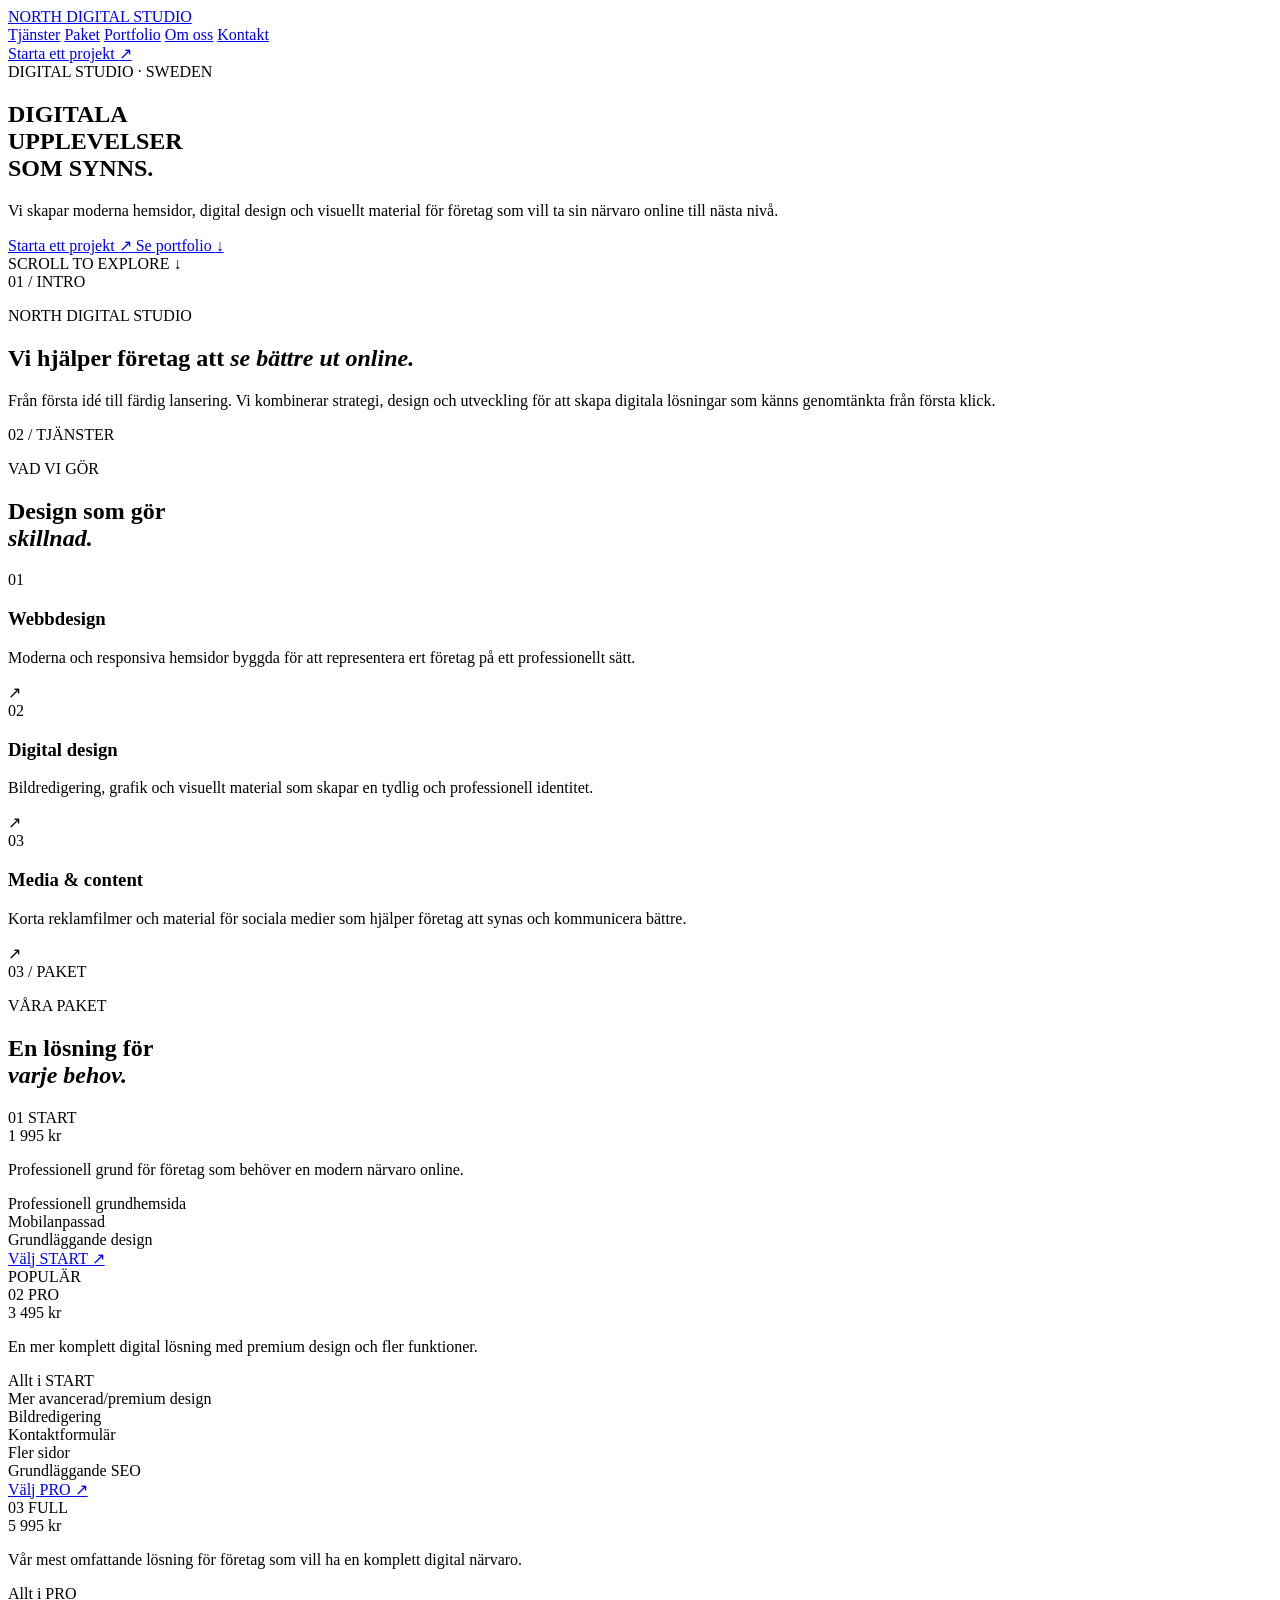
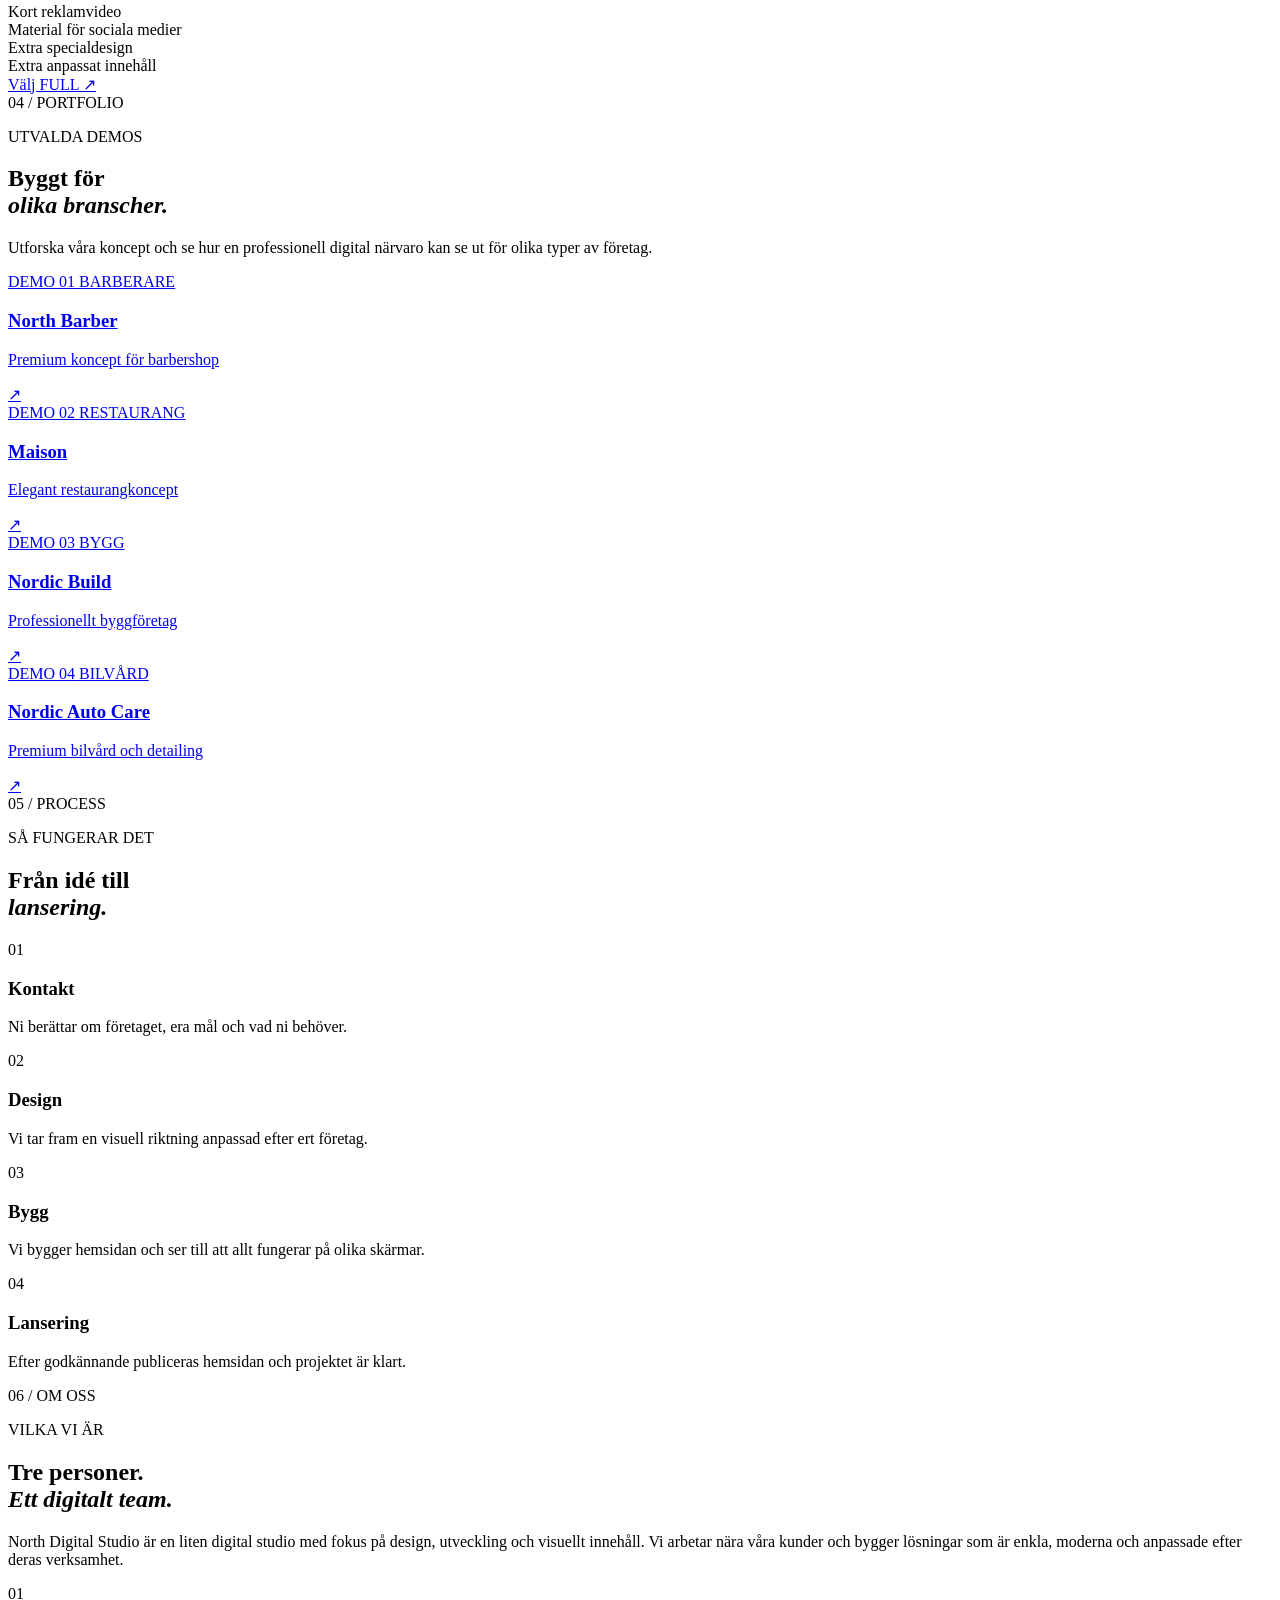
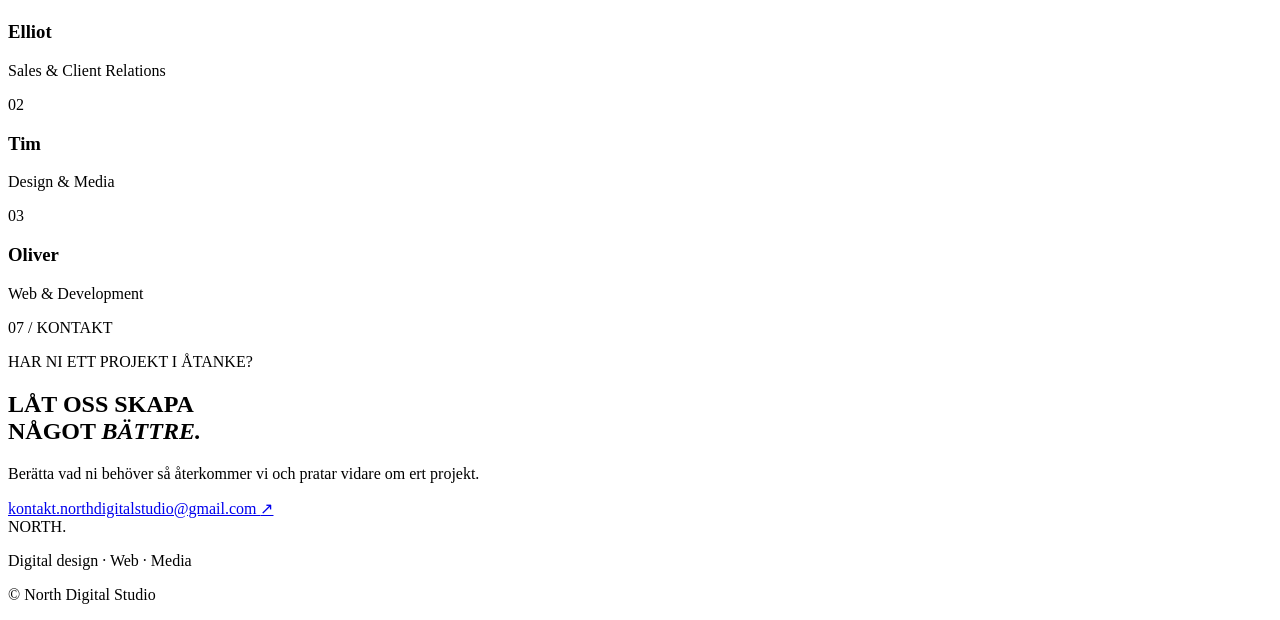
==== index.html @ b589741e "Add files via upload" ====
<!DOCTYPE html>
<html lang="sv">
<head>
    <meta charset="UTF-8">
    <meta name="viewport" content="width=device-width, initial-scale=1.0">

    <title>North Digital Studio — Digital Design Studio</title>

    <meta name="description" content="North Digital Studio skapar exklusiva hemsidor, digital design och visuellt material för moderna företag.">

    <link rel="preconnect" href="https://fonts.googleapis.com">
    <link rel="preconnect" href="https://fonts.gstatic.com" crossorigin>

    <link href="https://fonts.googleapis.com/css2?family=DM+Sans:wght@400;500;600;700&family=Manrope:wght@400;500;600;700;800&display=swap" rel="stylesheet">

    <link rel="stylesheet" href="style.css">
</head>

<body>

    <!-- NAVIGATION -->

    <header class="navbar">

        <a href="#" class="logo">
    <span class="logo-main">NORTH</span>
    <span class="logo-sub">DIGITAL STUDIO</span>
</a>

        <nav class="nav-links">
            <a href="#tjanster">Tjänster</a>
            <a href="#paket">Paket</a>
            <a href="#portfolio">Portfolio</a>
            <a href="#om-oss">Om oss</a>
            <a href="#kontakt">Kontakt</a>
        </nav>

        <a href="#kontakt" class="nav-cta">
            Starta ett projekt
            <span>↗</span>
        </a>

    </header>


    <main>

        <!-- HERO -->

        <section class="hero">

            <div class="hero-small">
                DIGITAL STUDIO · SWEDEN
            </div>

            <div class="hero-content">

                <h1>
                    DIGITALA<br>
                    UPPLEVELSER<br>
                    <span>SOM SYNNS.</span>
                </h1>

                <div class="hero-bottom">

                    <p>
                        Vi skapar moderna hemsidor, digital design
                        och visuellt material för företag som vill
                        ta sin närvaro online till nästa nivå.
                    </p>

                    <div class="hero-actions">

                        <a href="#kontakt" class="button button-light">
                            Starta ett projekt
                            <span>↗</span>
                        </a>

                        <a href="#portfolio" class="text-link">
                            Se portfolio
                            <span>↓</span>
                        </a>

                    </div>

                </div>

            </div>

            <div class="hero-scroll">
                SCROLL TO EXPLORE
                <span>↓</span>
            </div>

        </section>


        <!-- INTRO -->

        <section class="intro section">

            <div class="section-number">
                01 / INTRO
            </div>

            <div class="intro-content">

                <p class="label">
                    NORTH DIGITAL STUDIO
                </p>

                <h2>
                    Vi hjälper företag att
                    <em>se bättre ut online.</em>
                </h2>

                <p class="large-text">
                    Från första idé till färdig lansering.
                    Vi kombinerar strategi, design och utveckling
                    för att skapa digitala lösningar som känns
                    genomtänkta från första klick.
                </p>

            </div>

        </section>


        <!-- SERVICES -->

        <section id="tjanster" class="services section">

            <div class="section-number">
                02 / TJÄNSTER
            </div>

            <div class="section-header">

                <p class="label">VAD VI GÖR</p>

                <h2>
                    Design som gör<br>
                    <em>skillnad.</em>
                </h2>

            </div>


            <div class="service-list">

                <div class="service">

                    <div class="service-number">
                        01
                    </div>

                    <div class="service-main">
                        <h3>Webbdesign</h3>

                        <p>
                            Moderna och responsiva hemsidor
                            byggda för att representera ert företag
                            på ett professionellt sätt.
                        </p>
                    </div>

                    <div class="service-arrow">
                        ↗
                    </div>

                </div>


                <div class="service">

                    <div class="service-number">
                        02
                    </div>

                    <div class="service-main">
                        <h3>Digital design</h3>

                        <p>
                            Bildredigering, grafik och visuellt
                            material som skapar en tydlig och
                            professionell identitet.
                        </p>
                    </div>

                    <div class="service-arrow">
                        ↗
                    </div>

                </div>


                <div class="service">

                    <div class="service-number">
                        03
                    </div>

                    <div class="service-main">
                        <h3>Media & content</h3>

                        <p>
                            Korta reklamfilmer och material för
                            sociala medier som hjälper företag
                            att synas och kommunicera bättre.
                        </p>
                    </div>

                    <div class="service-arrow">
                        ↗
                    </div>

                </div>

            </div>

        </section>


        <!-- PACKAGES -->

        <section id="paket" class="packages section">

            <div class="section-number">
                03 / PAKET
            </div>

            <div class="section-header">

                <p class="label">VÅRA PAKET</p>

                <h2>
                    En lösning för<br>
                    <em>varje behov.</em>
                </h2>

            </div>


            <div class="package-grid">


                <!-- START -->

                <article class="package">

                    <div class="package-top">

                        <span class="package-index">
                            01
                        </span>

                        <span class="package-name">
                            START
                        </span>

                    </div>

                    <div class="package-price">
                        1 995<span> kr</span>
                    </div>

                    <p class="package-description">
                        Professionell grund för företag
                        som behöver en modern närvaro online.
                    </p>

                    <div class="package-features">

                        <div>Professionell grundhemsida</div>
                        <div>Mobilanpassad</div>
                        <div>Grundläggande design</div>

                    </div>

                    <a href="#kontakt" class="package-button">
                        Välj START <span>↗</span>
                    </a>

                </article>


                <!-- PRO -->

                <article class="package package-featured">

                    <div class="package-badge">
                        POPULÄR
                    </div>

                    <div class="package-top">

                        <span class="package-index">
                            02
                        </span>

                        <span class="package-name">
                            PRO
                        </span>

                    </div>

                    <div class="package-price">
                        3 495<span> kr</span>
                    </div>

                    <p class="package-description">
                        En mer komplett digital lösning
                        med premium design och fler funktioner.
                    </p>

                    <div class="package-features">

                        <div>Allt i START</div>
                        <div>Mer avancerad/premium design</div>
                        <div>Bildredigering</div>
                        <div>Kontaktformulär</div>
                        <div>Fler sidor</div>
                        <div>Grundläggande SEO</div>

                    </div>

                    <a href="#kontakt" class="package-button">
                        Välj PRO <span>↗</span>
                    </a>

                </article>


                <!-- FULL -->

                <article class="package">

                    <div class="package-top">

                        <span class="package-index">
                            03
                        </span>

                        <span class="package-name">
                            FULL
                        </span>

                    </div>

                    <div class="package-price">
                        5 995<span> kr</span>
                    </div>

                    <p class="package-description">
                        Vår mest omfattande lösning för företag
                        som vill ha en komplett digital närvaro.
                    </p>

                    <div class="package-features">

                        <div>Allt i PRO</div>
                        <div>Kort reklamvideo</div>
                        <div>Material för sociala medier</div>
                        <div>Extra specialdesign</div>
                        <div>Extra anpassat innehåll</div>

                    </div>

                    <a href="#kontakt" class="package-button">
                        Välj FULL <span>↗</span>
                    </a>

                </article>

            </div>

        </section>


        <!-- PORTFOLIO -->

        <section id="portfolio" class="portfolio section">

            <div class="section-number">
                04 / PORTFOLIO
            </div>

            <div class="section-header portfolio-heading">

                <div>

                    <p class="label">
                        UTVALDA DEMOS
                    </p>

                    <h2>
                        Byggt för<br>
                        <em>olika branscher.</em>
                    </h2>

                </div>

                <p class="portfolio-intro">
                    Utforska våra koncept och se hur en
                    professionell digital närvaro kan se ut
                    för olika typer av företag.
                </p>

            </div>


            <div class="portfolio-grid">


                <!-- BARBERARE -->

                <a href="barberare.html" class="portfolio-card">

                    <div class="portfolio-image barber-image">

                        <span class="demo-tag">
                            DEMO 01
                        </span>

                        <span class="portfolio-category">
                            BARBERARE
                        </span>

                    </div>

                    <div class="portfolio-info">

                        <div>
                            <h3>North Barber</h3>

                            <p>
                                Premium koncept för barbershop
                            </p>
                        </div>

                        <span class="portfolio-arrow">
                            ↗
                        </span>

                    </div>

                </a>


                <!-- RESTAURANG -->

                <a href="restaurang.html" class="portfolio-card">

                    <div class="portfolio-image restaurant-image">

                        <span class="demo-tag">
                            DEMO 02
                        </span>

                        <span class="portfolio-category">
                            RESTAURANG
                        </span>

                    </div>

                    <div class="portfolio-info">

                        <div>
                            <h3>Maison</h3>

                            <p>
                                Elegant restaurangkoncept
                            </p>
                        </div>

                        <span class="portfolio-arrow">
                            ↗
                        </span>

                    </div>

                </a>


                <!-- BYGG -->

                <a href="byggforetag.html" class="portfolio-card">

                    <div class="portfolio-image construction-image">

                        <span class="demo-tag">
                            DEMO 03
                        </span>

                        <span class="portfolio-category">
                            BYGG
                        </span>

                    </div>

                    <div class="portfolio-info">

                        <div>
                            <h3>Nordic Build</h3>

                            <p>
                                Professionellt byggföretag
                            </p>
                        </div>

                        <span class="portfolio-arrow">
                            ↗
                        </span>

                    </div>

                </a>


                <!-- BILVÅRD -->

                <a href="bilvard.html" class="portfolio-card">

                    <div class="portfolio-image car-image">

                        <span class="demo-tag">
                            DEMO 04
                        </span>

                        <span class="portfolio-category">
                            BILVÅRD
                        </span>

                    </div>

                    <div class="portfolio-info">

                        <div>
                            <h3>Nordic Auto Care</h3>

                            <p>
                                Premium bilvård och detailing
                            </p>
                        </div>

                        <span class="portfolio-arrow">
                            ↗
                        </span>

                    </div>

                </a>

            </div>

        </section>


        <!-- PROCESS -->

        <section class="process section">

            <div class="section-number">
                05 / PROCESS
            </div>

            <div class="section-header">

                <p class="label">
                    SÅ FUNGERAR DET
                </p>

                <h2>
                    Från idé till<br>
                    <em>lansering.</em>
                </h2>

            </div>


            <div class="process-list">

                <div class="process-step">

                    <span>01</span>

                    <div>
                        <h3>Kontakt</h3>
                        <p>
                            Ni berättar om företaget,
                            era mål och vad ni behöver.
                        </p>
                    </div>

                </div>


                <div class="process-step">

                    <span>02</span>

                    <div>
                        <h3>Design</h3>
                        <p>
                            Vi tar fram en visuell riktning
                            anpassad efter ert företag.
                        </p>
                    </div>

                </div>


                <div class="process-step">

                    <span>03</span>

                    <div>
                        <h3>Bygg</h3>
                        <p>
                            Vi bygger hemsidan och ser till
                            att allt fungerar på olika skärmar.
                        </p>
                    </div>

                </div>


                <div class="process-step">

                    <span>04</span>

                    <div>
                        <h3>Lansering</h3>
                        <p>
                            Efter godkännande publiceras
                            hemsidan och projektet är klart.
                        </p>
                    </div>

                </div>

            </div>

        </section>


        <!-- ABOUT -->

        <section id="om-oss" class="about section">

            <div class="section-number">
                06 / OM OSS
            </div>

            <div class="about-content">

                <div>

                    <p class="label">
                        VILKA VI ÄR
                    </p>

                    <h2>
                        Tre personer.<br>
                        <em>Ett digitalt team.</em>
                    </h2>

                </div>

                <p class="about-text">
                    North Digital Studio är en liten digital studio
                    med fokus på design, utveckling och visuellt
                    innehåll. Vi arbetar nära våra kunder och
                    bygger lösningar som är enkla, moderna och
                    anpassade efter deras verksamhet.
                </p>

            </div>


            <div class="team-grid">

                <div class="team-member">

                    <span>01</span>

                    <h3>Elliot</h3>

                    <p>
                        Sales & Client Relations
                    </p>

                </div>


                <div class="team-member">

                    <span>02</span>

                    <h3>Tim</h3>

                    <p>
                        Design & Media
                    </p>

                </div>


                <div class="team-member">

                    <span>03</span>

                    <h3>Oliver</h3>

                    <p>
                        Web & Development
                    </p>

                </div>

            </div>

        </section>


        <!-- CONTACT -->

        <section id="kontakt" class="contact">

            <div class="contact-label">
                07 / KONTAKT
            </div>

            <div class="contact-content">

                <p class="label">
                    HAR NI ETT PROJEKT I ÅTANKE?
                </p>

                <h2>
                    LÅT OSS SKAPA<br>
                    NÅGOT <em>BÄTTRE.</em>
                </h2>

                <p>
                    Berätta vad ni behöver så återkommer vi
                    och pratar vidare om ert projekt.
                </p>

                <a
                    href="mailto:kontakt.northdigitalstudio@gmail.com"
                    class="contact-button"
                >
                    kontakt.northdigitalstudio@gmail.com
                    <span>↗</span>
                </a>

            </div>

        </section>

    </main>


    <!-- FOOTER -->

    <footer>

        <div class="footer-logo">
            NORTH<span>.</span>
        </div>

        <p>
            Digital design · Web · Media
        </p>

        <p>
            © <span id="year"></span> North Digital Studio
        </p>

    </footer>


    <script src="script.js"></script>

</body>
</html>
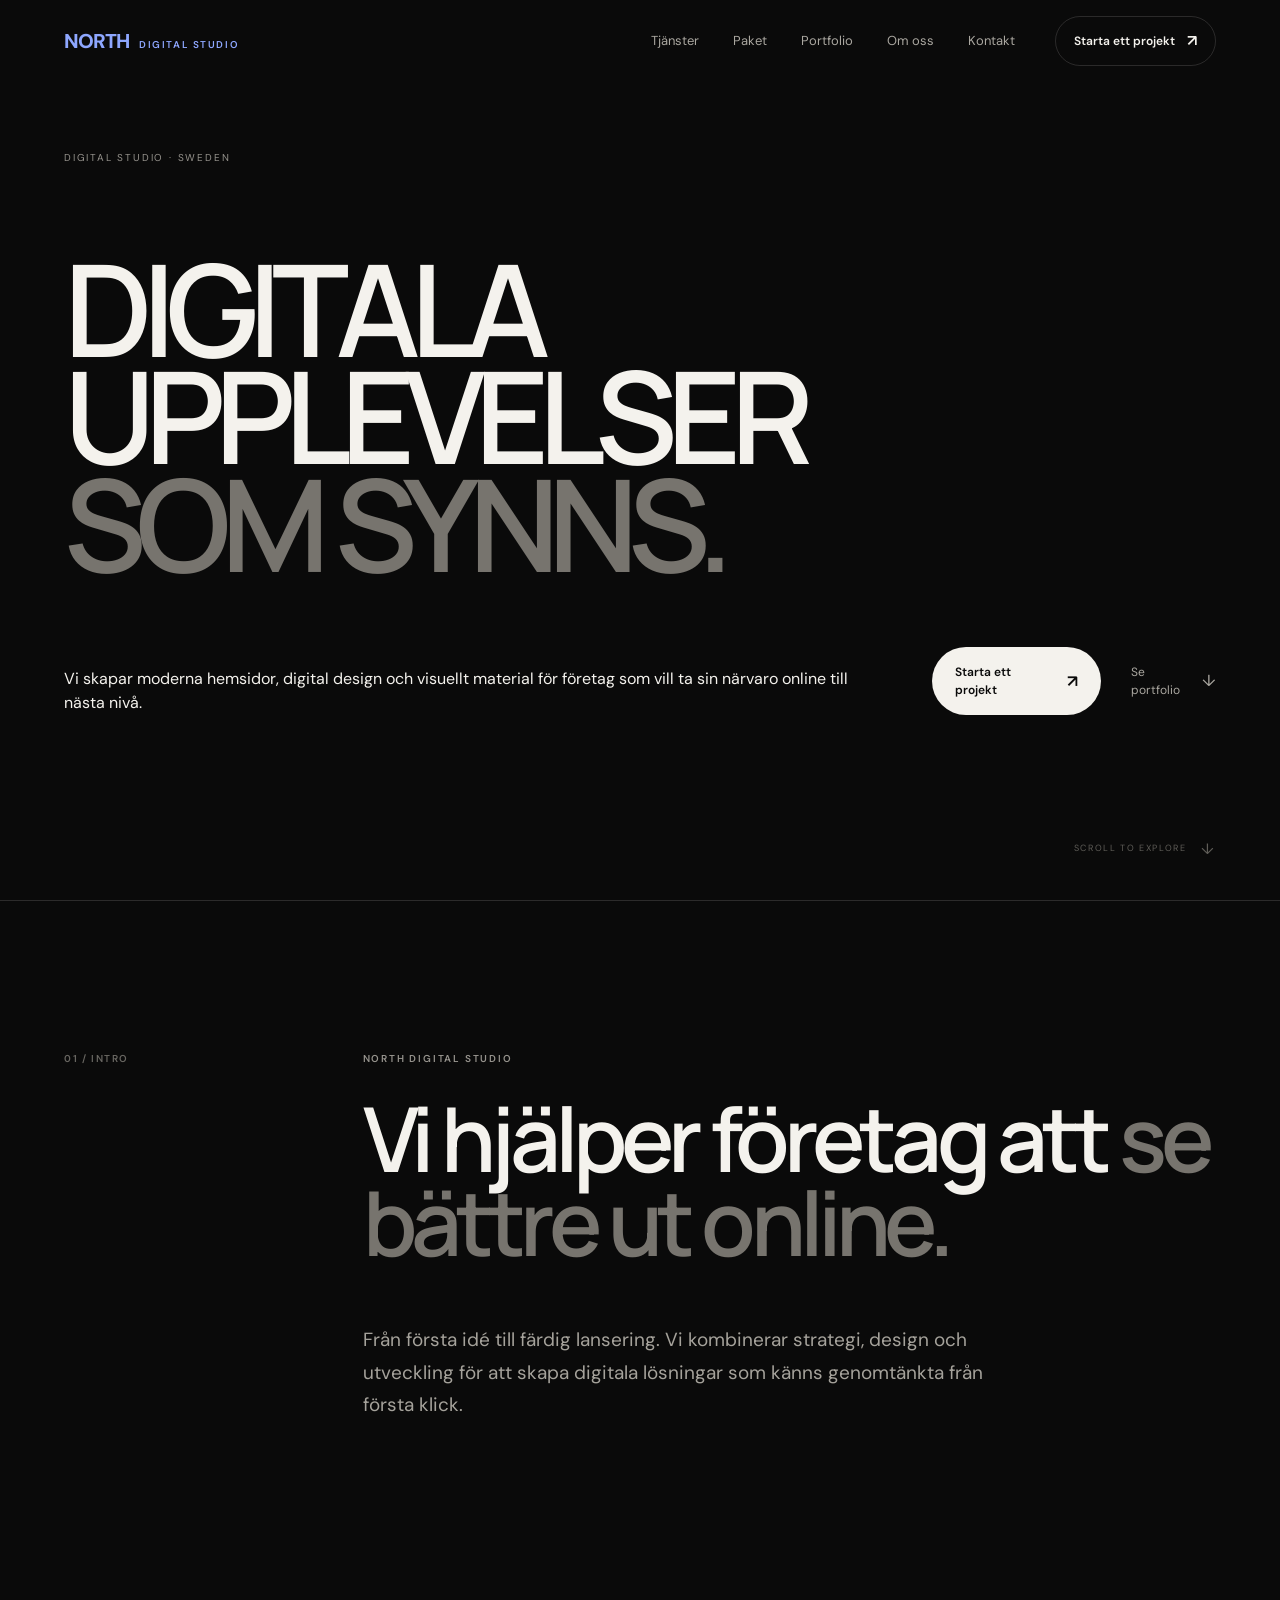
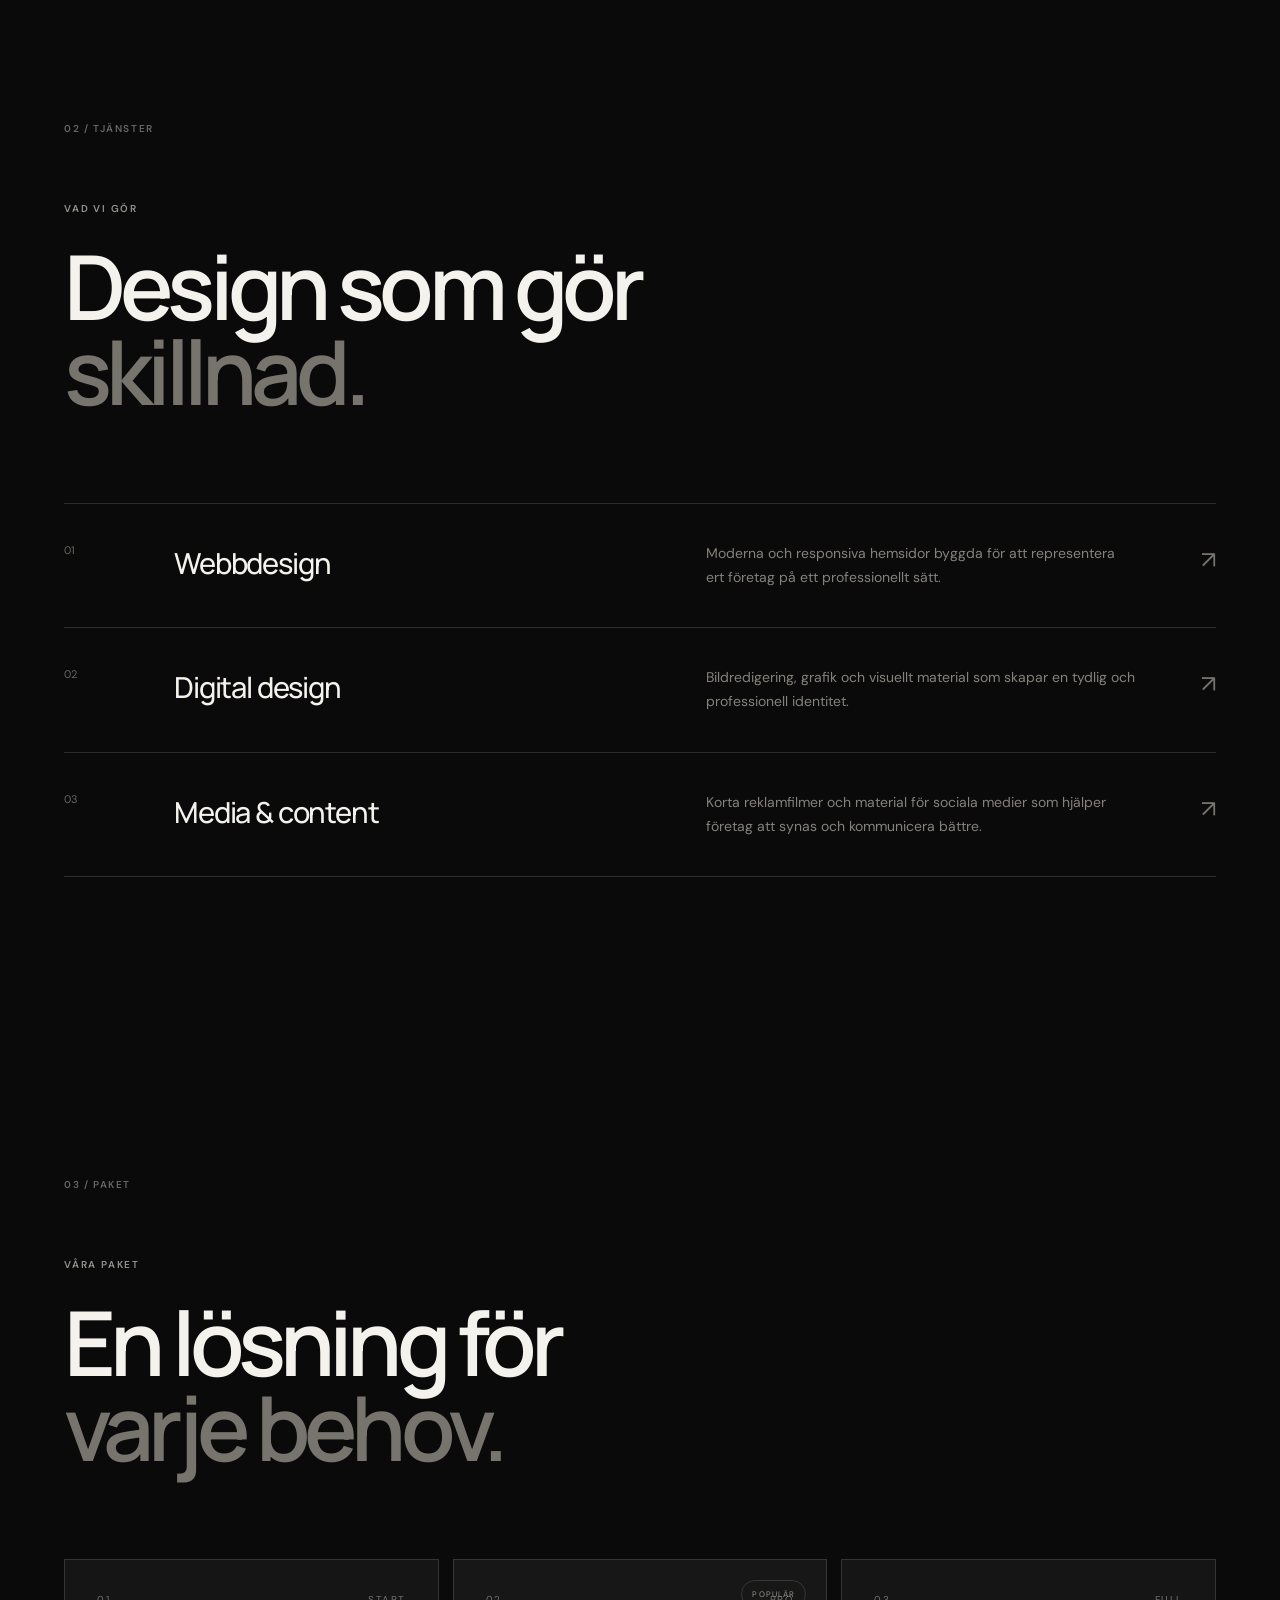
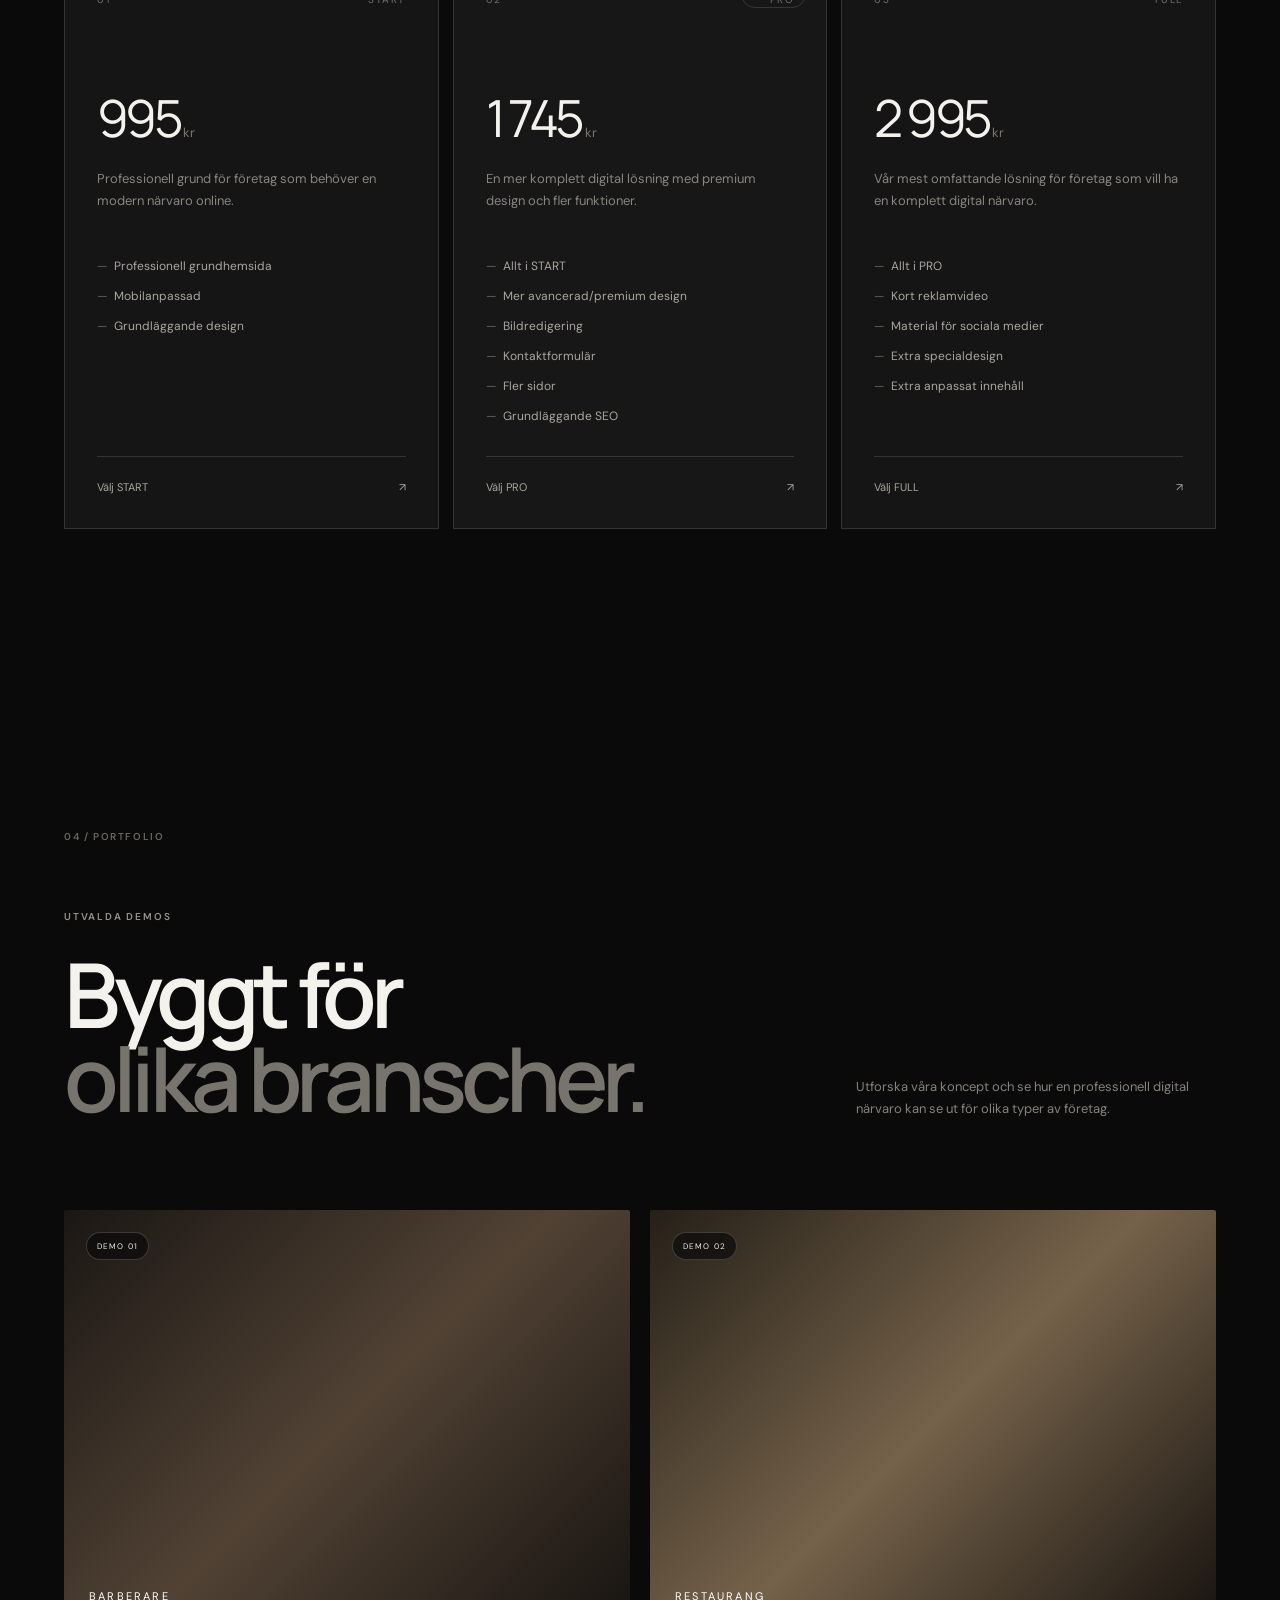
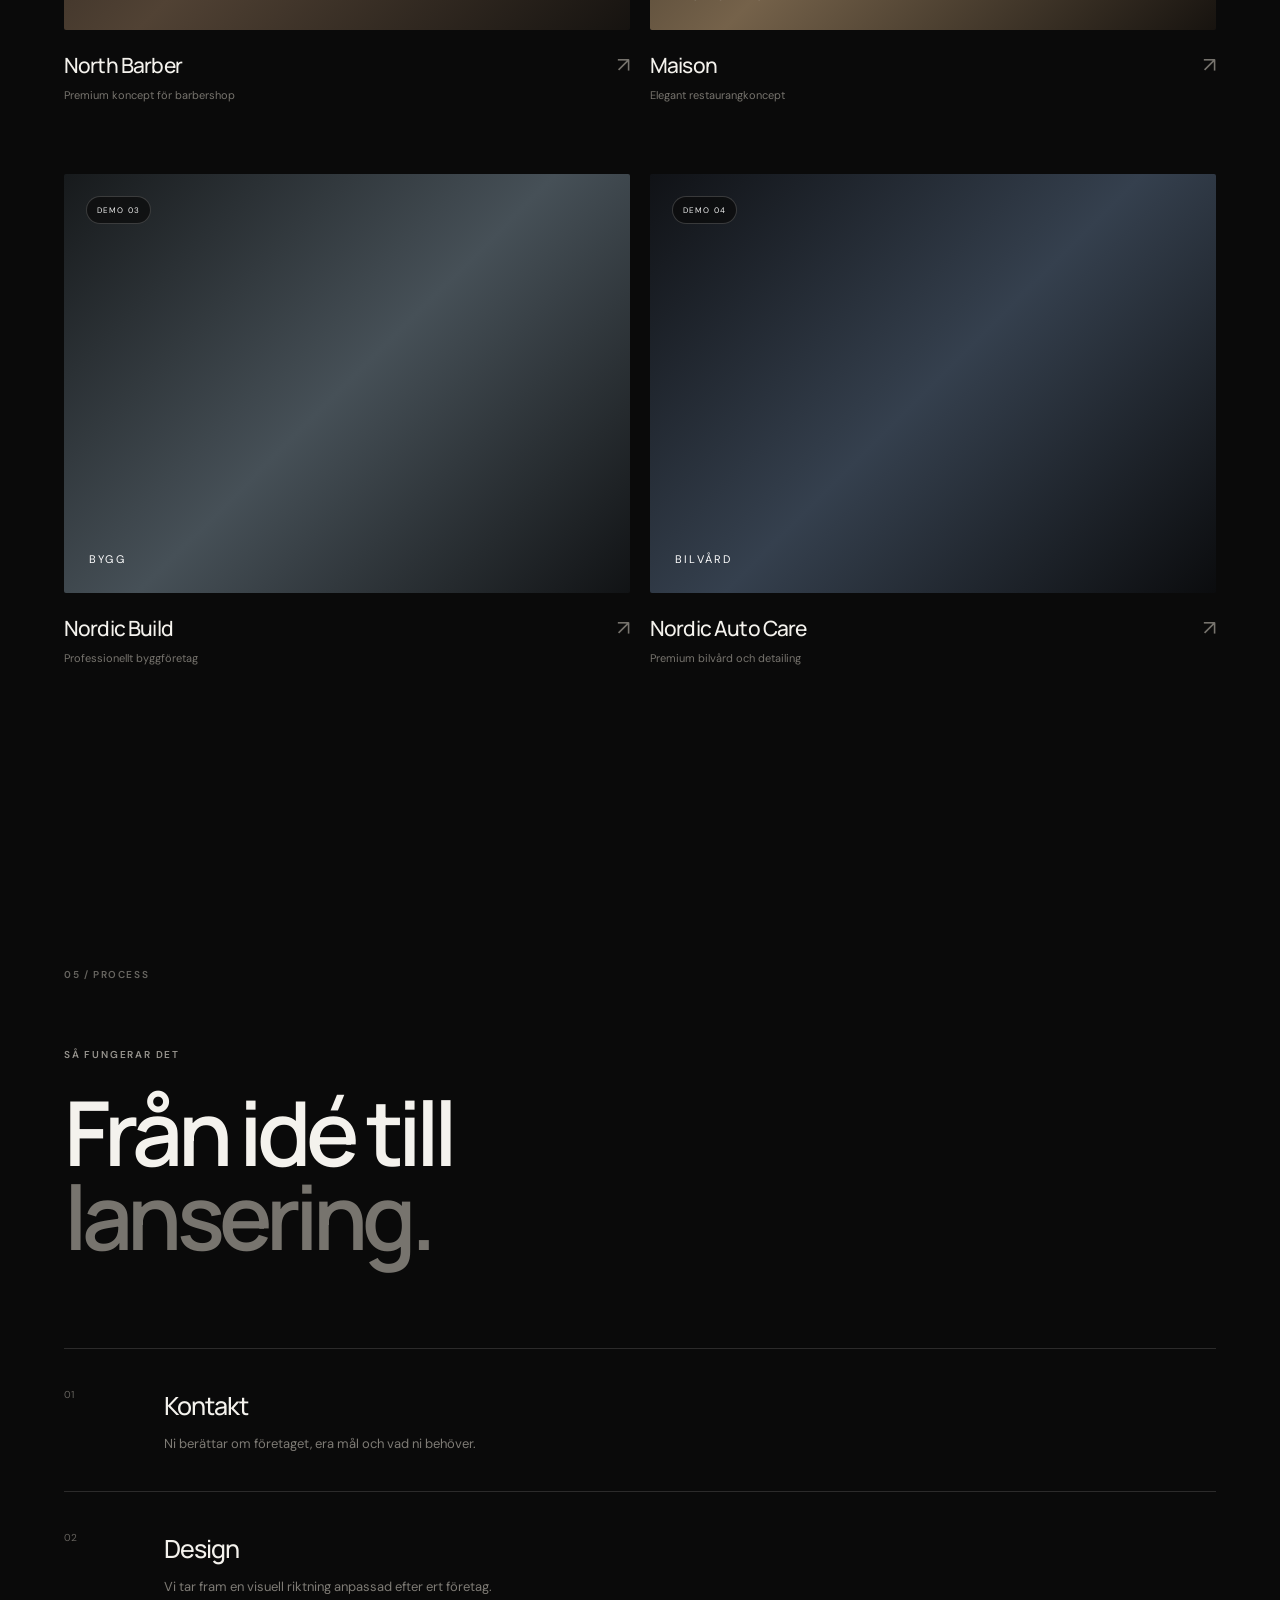
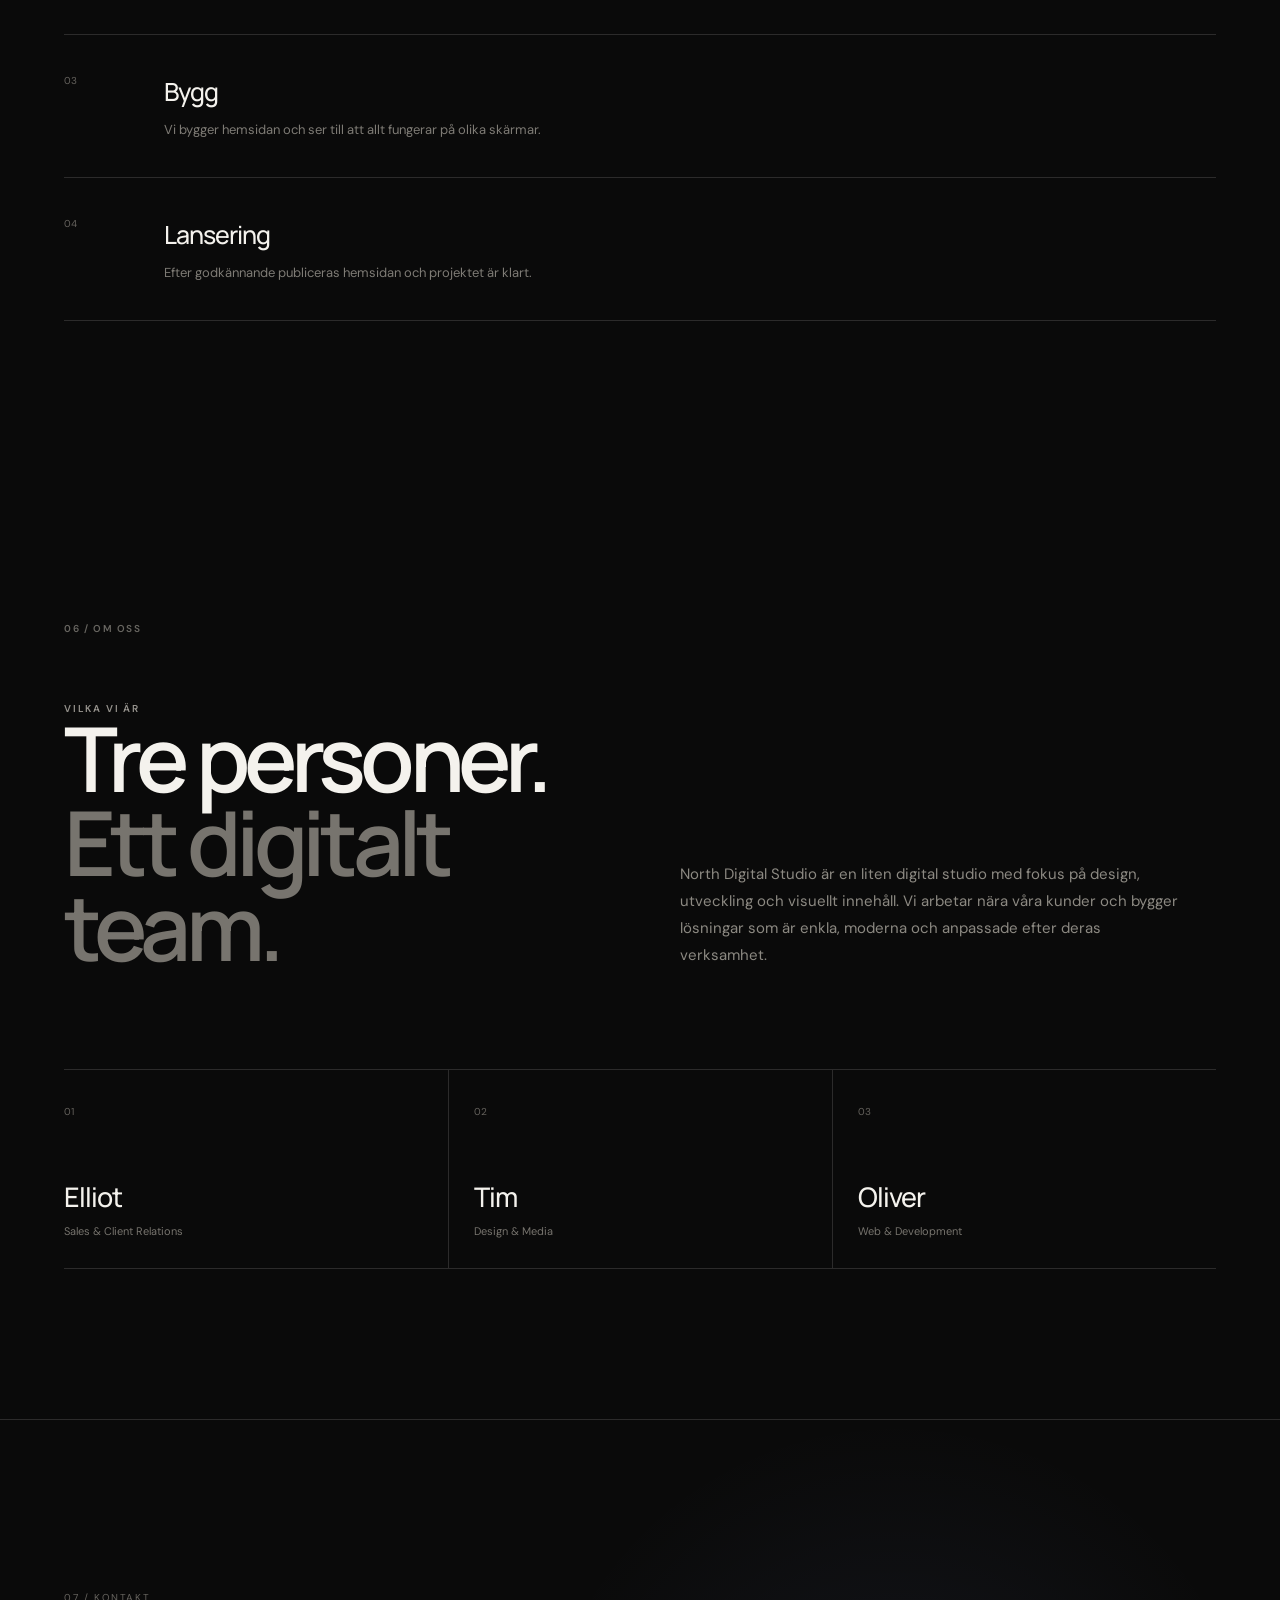
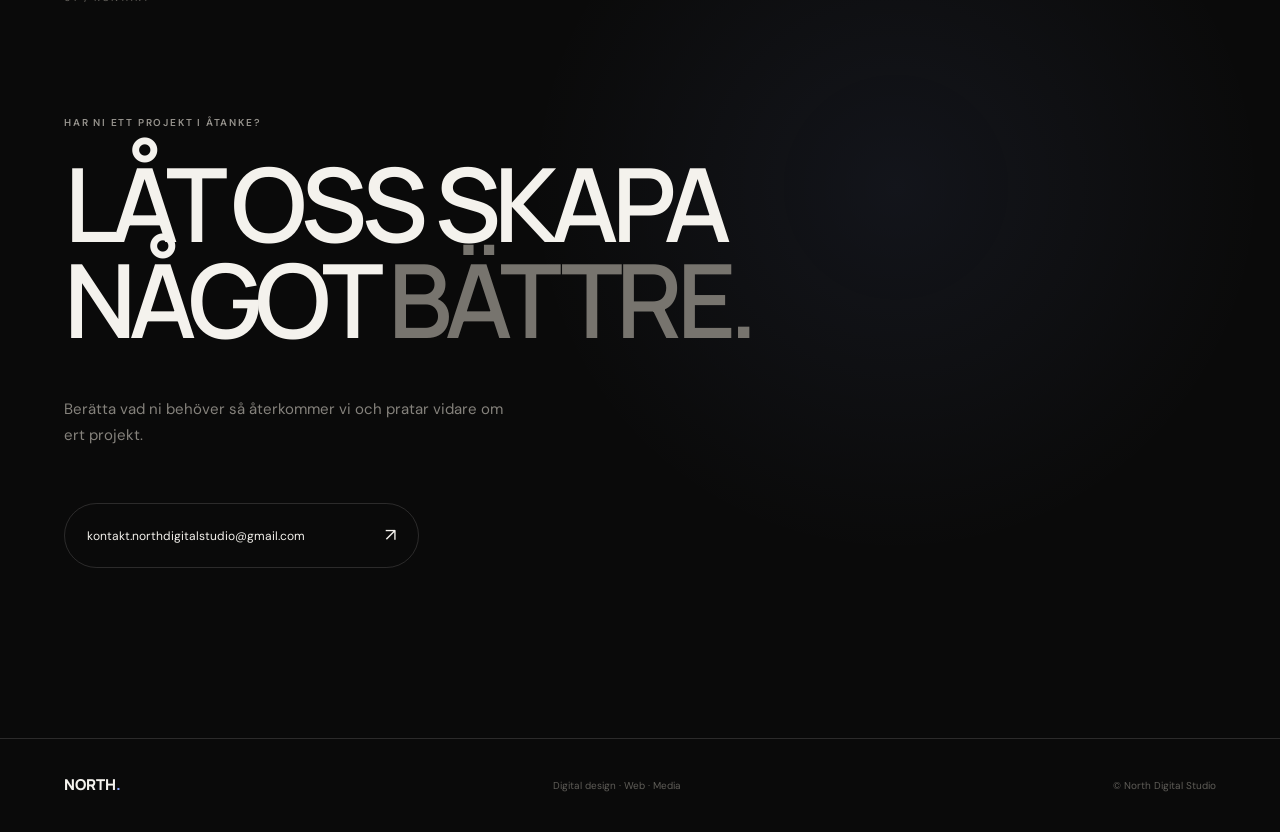
==== commit 1bb82362: "Add files via upload" ====
--- a/index.html
+++ b/index.html
@@ -261,7 +261,7 @@
                     </div>
 
                     <div class="package-price">
-                        1 995<span> kr</span>
+                        995<span> kr</span>
                     </div>
 
                     <p class="package-description">
@@ -305,7 +305,7 @@
                     </div>
 
                     <div class="package-price">
-                        3 495<span> kr</span>
+                        1 745<span> kr</span>
                     </div>
 
                     <p class="package-description">
@@ -348,7 +348,7 @@
                     </div>
 
                     <div class="package-price">
-                        5 995<span> kr</span>
+                        2 995<span> kr</span>
                     </div>
 
                     <p class="package-description">
--- a/style.css
+++ b/style.css
@@ -0,0 +1,1251 @@
+/* =========================================
+   NORTH DIGITAL STUDIO
+   PREMIUM STUDIO WEBSITE
+========================================= */
+
+:root {
+    --bg: #0a0a0a;
+    --bg-soft: #101010;
+    --surface: #151515;
+    --surface-light: #1b1b1b;
+
+    --text: #f4f2ed;
+    --muted: #96938d;
+    --line: rgba(244, 242, 237, 0.14);
+
+    --accent: #8ea7ff;
+
+    --max-width: 1380px;
+}
+
+* {
+    margin: 0;
+    padding: 0;
+    box-sizing: border-box;
+}
+
+html {
+    scroll-behavior: smooth;
+}
+
+body {
+    background: var(--bg);
+    color: var(--text);
+    font-family: "DM Sans", sans-serif;
+    line-height: 1.5;
+    overflow-x: hidden;
+}
+
+a {
+    color: inherit;
+    text-decoration: none;
+}
+
+button,
+a {
+    -webkit-tap-highlight-color: transparent;
+}
+
+
+/* =========================================
+   NAVIGATION
+========================================= */
+
+.navbar {
+    position: fixed;
+    top: 0;
+    left: 0;
+    width: 100%;
+    height: 82px;
+
+    display: flex;
+    align-items: center;
+    justify-content: space-between;
+
+    padding: 0 5vw;
+
+    z-index: 1000;
+
+    border-bottom: 1px solid transparent;
+
+    transition:
+        background 0.4s ease,
+        border-color 0.4s ease,
+        backdrop-filter 0.4s ease;
+}
+
+.navbar.scrolled {
+    background: rgba(10, 10, 10, 0.82);
+    backdrop-filter: blur(20px);
+    border-color: var(--line);
+}
+
+.logo {
+    display: flex;
+    align-items: baseline;
+    gap: 10px;
+    text-decoration: none;
+    color: var(--text);
+    white-space: nowrap;
+    font-weight: 800;
+    letter-spacing: -0.04em;
+}
+
+.logo-main {
+    font-size: 1.25rem;
+    letter-spacing: -0.05em;
+}
+
+.logo-sub {
+    font-size: 0.62rem;
+    font-weight: 600;
+    letter-spacing: 0.16em;
+    color: var(--muted);
+}
+   
+
+.logo span,
+.footer-logo span {
+    color: var(--accent);
+}
+
+.nav-links {
+    display: flex;
+    gap: 34px;
+    margin-left: auto;
+    margin-right: 40px;
+}
+
+.nav-links a {
+    font-size: 13px;
+    color: #aaa7a0;
+
+    transition:
+        color 0.25s ease;
+}
+
+.nav-links a:hover {
+    color: var(--text);
+}
+
+.nav-cta {
+    display: flex;
+    align-items: center;
+    gap: 12px;
+
+    padding: 12px 18px;
+
+    border: 1px solid var(--line);
+    border-radius: 100px;
+
+    font-size: 12px;
+    font-weight: 600;
+
+    transition:
+        background 0.25s ease,
+        color 0.25s ease;
+}
+
+.nav-cta:hover {
+    background: var(--text);
+    color: var(--bg);
+}
+
+.nav-cta span {
+    font-size: 16px;
+}
+
+
+/* =========================================
+   GLOBAL
+========================================= */
+
+.section {
+    max-width: var(--max-width);
+    margin: 0 auto;
+
+    padding: 150px 5vw;
+}
+
+.section-number {
+    color: #686661;
+
+    font-size: 10px;
+    font-weight: 600;
+
+    letter-spacing: 0.16em;
+
+    margin-bottom: 65px;
+}
+
+.label {
+    color: var(--muted);
+
+    font-size: 10px;
+    font-weight: 600;
+
+    letter-spacing: 0.18em;
+
+    text-transform: uppercase;
+}
+
+h1,
+h2,
+h3 {
+    font-family: "Manrope", sans-serif;
+}
+
+h2 {
+    font-size: clamp(50px, 7vw, 105px);
+
+    line-height: 0.94;
+    letter-spacing: -0.065em;
+
+    font-weight: 600;
+}
+
+h2 em {
+    font-style: normal;
+    color: #77746e;
+}
+
+
+/* =========================================
+   HERO
+========================================= */
+
+.hero {
+    min-height: 100vh;
+
+    position: relative;
+
+    display: flex;
+    flex-direction: column;
+    justify-content: center;
+
+    padding: 150px 5vw 80px;
+
+    max-width: 1500px;
+    margin: 0 auto;
+}
+
+.hero-small {
+    position: absolute;
+
+    top: 150px;
+    left: 5vw;
+
+    color: var(--muted);
+
+    font-size: 10px;
+    letter-spacing: 0.18em;
+}
+
+.hero-content {
+    width: 100%;
+}
+
+.hero h1 {
+    max-width: 1100px;
+
+    font-size: clamp(64px, 10vw, 150px);
+
+    line-height: 0.84;
+    letter-spacing: -0.08em;
+
+    font-weight: 600;
+}
+
+.hero h1 span {
+    color: #77746e;
+}
+
+.hero-bottom {
+    margin-top: 70px;
+
+    display: flex;
+    justify-content: space-between;
+    align-items: flex-end;
+
+    gap: 50px;
+}
+
+.hero-text {
+    max-width: 430px;
+
+    color: #aaa7a0;
+
+    font-size: 16px;
+    line-height: 1.7;
+}
+
+.hero-actions {
+    display: flex;
+    align-items: center;
+    gap: 30px;
+}
+
+.button {
+    display: inline-flex;
+    align-items: center;
+    justify-content: center;
+    gap: 20px;
+
+    padding: 16px 23px;
+
+    border-radius: 100px;
+
+    font-size: 12px;
+    font-weight: 600;
+
+    transition:
+        transform 0.25s ease,
+        background 0.25s ease;
+}
+
+.button:hover {
+    transform: translateY(-3px);
+}
+
+.button-light {
+    background: var(--text);
+    color: var(--bg);
+}
+
+.button-light span {
+    font-size: 17px;
+}
+
+.text-link {
+    color: #aaa7a0;
+
+    font-size: 12px;
+
+    display: flex;
+    align-items: center;
+    gap: 12px;
+}
+
+.text-link:hover {
+    color: var(--text);
+}
+
+.text-link span {
+    font-size: 16px;
+}
+
+.hero-scroll {
+    position: absolute;
+
+    bottom: 40px;
+    right: 5vw;
+
+    color: #5f5d58;
+
+    font-size: 9px;
+    letter-spacing: 0.18em;
+
+    display: flex;
+    align-items: center;
+    gap: 15px;
+}
+
+.hero-scroll span {
+    font-size: 15px;
+}
+
+
+/* =========================================
+   INTRO
+========================================= */
+
+.intro {
+    display: grid;
+
+    grid-template-columns: 0.7fr 2fr;
+
+    border-top: 1px solid var(--line);
+}
+
+.intro-content {
+    max-width: 950px;
+}
+
+.intro-content h2 {
+    margin-top: 30px;
+}
+
+.large-text {
+    max-width: 650px;
+
+    margin-top: 60px;
+
+    color: #a5a29b;
+
+    font-size: 19px;
+    line-height: 1.7;
+}
+
+
+/* =========================================
+   SERVICES
+========================================= */
+
+.section-header {
+    margin-bottom: 90px;
+}
+
+.section-header h2 {
+    margin-top: 28px;
+}
+
+.service-list {
+    border-top: 1px solid var(--line);
+}
+
+.service {
+    display: grid;
+
+    grid-template-columns: 80px 1fr 50px;
+
+    gap: 30px;
+
+    padding: 38px 0;
+
+    border-bottom: 1px solid var(--line);
+
+    transition:
+        padding-left 0.3s ease,
+        background 0.3s ease;
+}
+
+.service:hover {
+    padding-left: 15px;
+}
+
+.service-number {
+    color: #686661;
+
+    font-size: 11px;
+}
+
+.service-main {
+    display: flex;
+
+    justify-content: space-between;
+
+    gap: 60px;
+}
+
+.service h3 {
+    font-size: 29px;
+
+    font-weight: 500;
+
+    letter-spacing: -0.04em;
+}
+
+.service-main p {
+    max-width: 430px;
+
+    color: #85827c;
+
+    font-size: 14px;
+    line-height: 1.7;
+}
+
+.service-arrow {
+    color: #77746e;
+
+    font-size: 24px;
+
+    text-align: right;
+
+    transition:
+        transform 0.3s ease;
+}
+
+.service:hover .service-arrow {
+    transform: translate(4px, -4px);
+}
+
+
+/* =========================================
+   PACKAGES
+========================================= */
+
+.package-grid {
+    display: grid;
+
+    grid-template-columns: repeat(3, 1fr);
+
+    gap: 14px;
+}
+
+.package {
+    position: relative;
+
+    min-height: 570px;
+
+    display: flex;
+    flex-direction: column;
+
+    padding: 32px;
+
+    background: var(--surface);
+
+    border: 1px solid var(--line);
+
+    transition:
+        transform 0.3s ease,
+        border-color 0.3s ease;
+}
+
+.package:hover {
+    transform: translateY(-6px);
+
+    border-color: rgba(244, 242, 237, 0.3);
+}
+
+.package-featured {
+    background: #171717;
+}
+
+.package-badge {
+    position: absolute;
+
+    top: 20px;
+    right: 20px;
+
+    padding: 7px 10px;
+
+    border: 1px solid var(--line);
+    border-radius: 100px;
+
+    color: var(--muted);
+
+    font-size: 8px;
+    letter-spacing: 0.14em;
+}
+
+.package-top {
+    display: flex;
+
+    justify-content: space-between;
+
+    color: #73716c;
+
+    font-size: 10px;
+    letter-spacing: 0.15em;
+}
+
+.package-price {
+    margin-top: 85px;
+
+    font-family: "Manrope", sans-serif;
+
+    font-size: clamp(42px, 4vw, 62px);
+
+    line-height: 1;
+
+    letter-spacing: -0.07em;
+}
+
+.package-price span {
+    font-family: "DM Sans", sans-serif;
+
+    color: #77746e;
+
+    font-size: 13px;
+
+    letter-spacing: 0;
+}
+
+.package-description {
+    max-width: 330px;
+
+    margin-top: 25px;
+
+    color: #88857f;
+
+    font-size: 13px;
+    line-height: 1.7;
+}
+
+.package-features {
+    margin-top: 45px;
+
+    display: flex;
+    flex-direction: column;
+
+    gap: 12px;
+}
+
+.package-features div {
+    color: #aaa7a0;
+
+    font-size: 12px;
+
+    padding-left: 17px;
+
+    position: relative;
+}
+
+.package-features div::before {
+    content: "—";
+
+    position: absolute;
+    left: 0;
+
+    color: #65625d;
+}
+
+.package-button {
+    margin-top: auto;
+
+    padding-top: 22px;
+
+    border-top: 1px solid var(--line);
+
+    color: #aaa7a0;
+
+    font-size: 11px;
+
+    display: flex;
+    justify-content: space-between;
+
+    transition: color 0.25s ease;
+}
+
+.package-button:hover {
+    color: var(--text);
+}
+
+
+/* =========================================
+   PORTFOLIO
+========================================= */
+
+.portfolio-heading {
+    display: flex;
+
+    align-items: flex-end;
+
+    justify-content: space-between;
+
+    gap: 60px;
+}
+
+.portfolio-intro {
+    max-width: 360px;
+
+    color: #85827c;
+
+    font-size: 13px;
+
+    line-height: 1.7;
+}
+
+.portfolio-grid {
+    display: grid;
+
+    grid-template-columns: repeat(2, 1fr);
+
+    gap: 70px 20px;
+}
+
+.portfolio-card {
+    display: block;
+}
+
+.portfolio-image {
+    position: relative;
+
+    aspect-ratio: 1.35 / 1;
+
+    overflow: hidden;
+
+    border-radius: 2px;
+
+    transition:
+        transform 0.5s ease;
+}
+
+.portfolio-card:hover .portfolio-image {
+    transform: scale(0.985);
+}
+
+.demo-tag {
+    position: absolute;
+
+    top: 22px;
+    left: 22px;
+
+    z-index: 2;
+
+    padding: 7px 10px;
+
+    background: rgba(10, 10, 10, 0.7);
+
+    backdrop-filter: blur(10px);
+
+    border: 1px solid rgba(255,255,255,0.18);
+
+    border-radius: 100px;
+
+    color: #eee;
+
+    font-size: 8px;
+    letter-spacing: 0.14em;
+}
+
+.portfolio-category {
+    position: absolute;
+
+    bottom: 25px;
+    left: 25px;
+
+    font-size: 11px;
+
+    letter-spacing: 0.2em;
+
+    color: white;
+}
+
+
+/* DEMO VISUALS */
+
+.barber-image {
+    background:
+        linear-gradient(
+            135deg,
+            #1b1714,
+            #514234 50%,
+            #161310
+        );
+}
+
+.restaurant-image {
+    background:
+        linear-gradient(
+            135deg,
+            #252018,
+            #75624a 50%,
+            #17130f
+        );
+}
+
+.construction-image {
+    background:
+        linear-gradient(
+            135deg,
+            #171a1c,
+            #465057 50%,
+            #111315
+        );
+}
+
+.car-image {
+    background:
+        linear-gradient(
+            135deg,
+            #101216,
+            #35404e 50%,
+            #0b0c0e
+        );
+}
+
+.portfolio-info {
+    display: flex;
+
+    justify-content: space-between;
+
+    padding-top: 20px;
+}
+
+.portfolio-info h3 {
+    font-size: 21px;
+
+    font-weight: 500;
+
+    letter-spacing: -0.04em;
+}
+
+.portfolio-info p {
+    margin-top: 6px;
+
+    color: #77746e;
+
+    font-size: 11px;
+}
+
+.portfolio-arrow {
+    color: #77746e;
+
+    font-size: 21px;
+
+    transition:
+        transform 0.25s ease,
+        color 0.25s ease;
+}
+
+.portfolio-card:hover .portfolio-arrow {
+    color: var(--text);
+
+    transform: translate(4px, -4px);
+}
+
+
+/* =========================================
+   PROCESS
+========================================= */
+
+.process-list {
+    border-top: 1px solid var(--line);
+}
+
+.process-step {
+    display: grid;
+
+    grid-template-columns: 100px 1fr;
+
+    padding: 38px 0;
+
+    border-bottom: 1px solid var(--line);
+}
+
+.process-step > span {
+    color: #66635e;
+
+    font-size: 10px;
+}
+
+.process-step h3 {
+    font-size: 25px;
+
+    font-weight: 500;
+
+    letter-spacing: -0.04em;
+}
+
+.process-step p {
+    max-width: 450px;
+
+    margin-top: 9px;
+
+    color: #7e7b75;
+
+    font-size: 13px;
+}
+
+
+/* =========================================
+   ABOUT
+========================================= */
+
+.about-content {
+    display: grid;
+
+    grid-template-columns: 1fr 1fr;
+
+    gap: 80px;
+
+    align-items: end;
+}
+
+.about-text {
+    max-width: 500px;
+
+    color: #8c8982;
+
+    font-size: 15px;
+
+    line-height: 1.8;
+}
+
+.team-grid {
+    display: grid;
+
+    grid-template-columns: repeat(3, 1fr);
+
+    margin-top: 100px;
+
+    border-top: 1px solid var(--line);
+}
+
+.team-member {
+    padding: 28px 0;
+
+    border-bottom: 1px solid var(--line);
+}
+
+.team-member + .team-member {
+    padding-left: 25px;
+
+    border-left: 1px solid var(--line);
+}
+
+.team-member span {
+    color: #65625d;
+
+    font-size: 10px;
+}
+
+.team-member h3 {
+    margin-top: 55px;
+
+    font-size: 27px;
+
+    font-weight: 500;
+
+    letter-spacing: -0.04em;
+}
+
+.team-member p {
+    margin-top: 6px;
+
+    color: #77746e;
+
+    font-size: 11px;
+}
+
+
+/* =========================================
+   CONTACT
+========================================= */
+
+.contact {
+    max-width: 1500px;
+
+    margin: 0 auto;
+
+    padding: 170px 5vw;
+
+    border-top: 1px solid var(--line);
+
+    background:
+        radial-gradient(
+            circle at 70% 40%,
+            rgba(142, 167, 255, 0.07),
+            transparent 35%
+        );
+}
+
+.contact-label {
+    color: #66635e;
+
+    font-size: 10px;
+
+    letter-spacing: 0.16em;
+}
+
+.contact-content {
+    max-width: 1050px;
+
+    margin-top: 110px;
+}
+
+.contact-content h2 {
+    margin-top: 25px;
+
+    font-size: clamp(55px, 8vw, 125px);
+}
+
+.contact-content > p:not(.label) {
+    max-width: 450px;
+
+    margin-top: 50px;
+
+    color: #85827c;
+
+    font-size: 15px;
+
+    line-height: 1.7;
+}
+
+.contact-button {
+    display: inline-flex;
+
+    align-items: center;
+    justify-content: space-between;
+
+    gap: 80px;
+
+    margin-top: 55px;
+
+    padding: 18px 22px;
+
+    border: 1px solid var(--line);
+
+    border-radius: 100px;
+
+    color: var(--text);
+
+    font-size: 12px;
+
+    transition:
+        background 0.25s ease,
+        color 0.25s ease;
+}
+
+.contact-button:hover {
+    background: var(--text);
+
+    color: var(--bg);
+}
+
+.contact-button span {
+    font-size: 18px;
+}
+
+
+/* =========================================
+   FOOTER
+========================================= */
+
+footer {
+    max-width: 1500px;
+
+    margin: 0 auto;
+
+    padding: 35px 5vw;
+
+    border-top: 1px solid var(--line);
+
+    display: flex;
+
+    align-items: center;
+    justify-content: space-between;
+
+    color: #5f5d58;
+
+    font-size: 10px;
+}
+
+.footer-logo {
+    color: var(--text);
+
+    font-family: "Manrope", sans-serif;
+
+    font-weight: 800;
+
+    font-size: 15px;
+}
+
+
+/* =========================================
+   ANIMATIONS
+========================================= */
+
+.reveal {
+    opacity: 0;
+
+    transform: translateY(25px);
+
+    transition:
+        opacity 0.8s ease,
+        transform 0.8s ease;
+}
+
+.reveal.visible {
+    opacity: 1;
+
+    transform: translateY(0);
+}
+
+
+/* =========================================
+   MOBILE
+========================================= */
+
+@media (max-width: 900px) {
+
+    .navbar {
+        height: 70px;
+
+        padding: 0 20px;
+    }
+
+    .nav-links {
+        display: none;
+    }
+
+    .nav-cta {
+        padding: 10px 14px;
+    }
+
+    .hero {
+        padding: 130px 20px 80px;
+    }
+
+    .hero-small {
+        top: 110px;
+        left: 20px;
+    }
+
+    .hero h1 {
+        font-size: clamp(55px, 15vw, 100px);
+    }
+
+    .hero-bottom {
+        flex-direction: column;
+
+        align-items: flex-start;
+
+        margin-top: 50px;
+    }
+
+    .hero-scroll {
+        display: none;
+    }
+
+    .section {
+        padding: 100px 20px;
+    }
+
+    .section-number {
+        margin-bottom: 45px;
+    }
+
+    .intro {
+        display: block;
+    }
+
+    .large-text {
+        margin-top: 40px;
+
+        font-size: 16px;
+    }
+
+    .service {
+        grid-template-columns: 45px 1fr 30px;
+
+        gap: 10px;
+    }
+
+    .service-main {
+        display: block;
+    }
+
+    .service-main p {
+        margin-top: 15px;
+    }
+
+    .package-grid {
+        grid-template-columns: 1fr;
+    }
+
+    .package {
+        min-height: auto;
+
+        padding: 28px;
+    }
+
+    .package-price {
+        margin-top: 55px;
+    }
+
+    .portfolio-heading {
+        display: block;
+    }
+
+    .portfolio-intro {
+        margin-top: 30px;
+    }
+
+    .portfolio-grid {
+        grid-template-columns: 1fr;
+
+        gap: 50px;
+    }
+
+    .about-content {
+        grid-template-columns: 1fr;
+
+        gap: 40px;
+    }
+
+    .team-grid {
+        grid-template-columns: 1fr;
+
+        margin-top: 60px;
+    }
+
+    .team-member + .team-member {
+        padding-left: 0;
+
+        border-left: 0;
+    }
+
+    .team-member h3 {
+        margin-top: 35px;
+    }
+
+    .contact {
+        padding: 110px 20px;
+    }
+
+    .contact-content {
+        margin-top: 75px;
+    }
+
+    .contact-content h2 {
+        font-size: clamp(50px, 14vw, 90px);
+    }
+
+    .contact-button {
+        width: 100%;
+
+        gap: 20px;
+
+        word-break: break-word;
+    }
+
+    footer {
+        padding: 28px 20px;
+
+        flex-direction: column;
+
+        gap: 15px;
+
+        align-items: flex-start;
+    }
+}
+
+
+@media (max-width: 500px) {
+
+    .nav-cta {
+        font-size: 10px;
+    }
+
+    .hero h1 {
+        font-size: 55px;
+    }
+
+    h2 {
+        font-size: 53px;
+    }
+
+    .hero-text {
+        font-size: 14px;
+    }
+
+    .hero-actions {
+        flex-direction: column;
+
+        align-items: flex-start;
+    }
+
+    .service h3 {
+        font-size: 22px;
+    }
+
+    .service-main p {
+        font-size: 12px;
+    }
+
+    .portfolio-image {
+        aspect-ratio: 1.15 / 1;
+    }
+}
